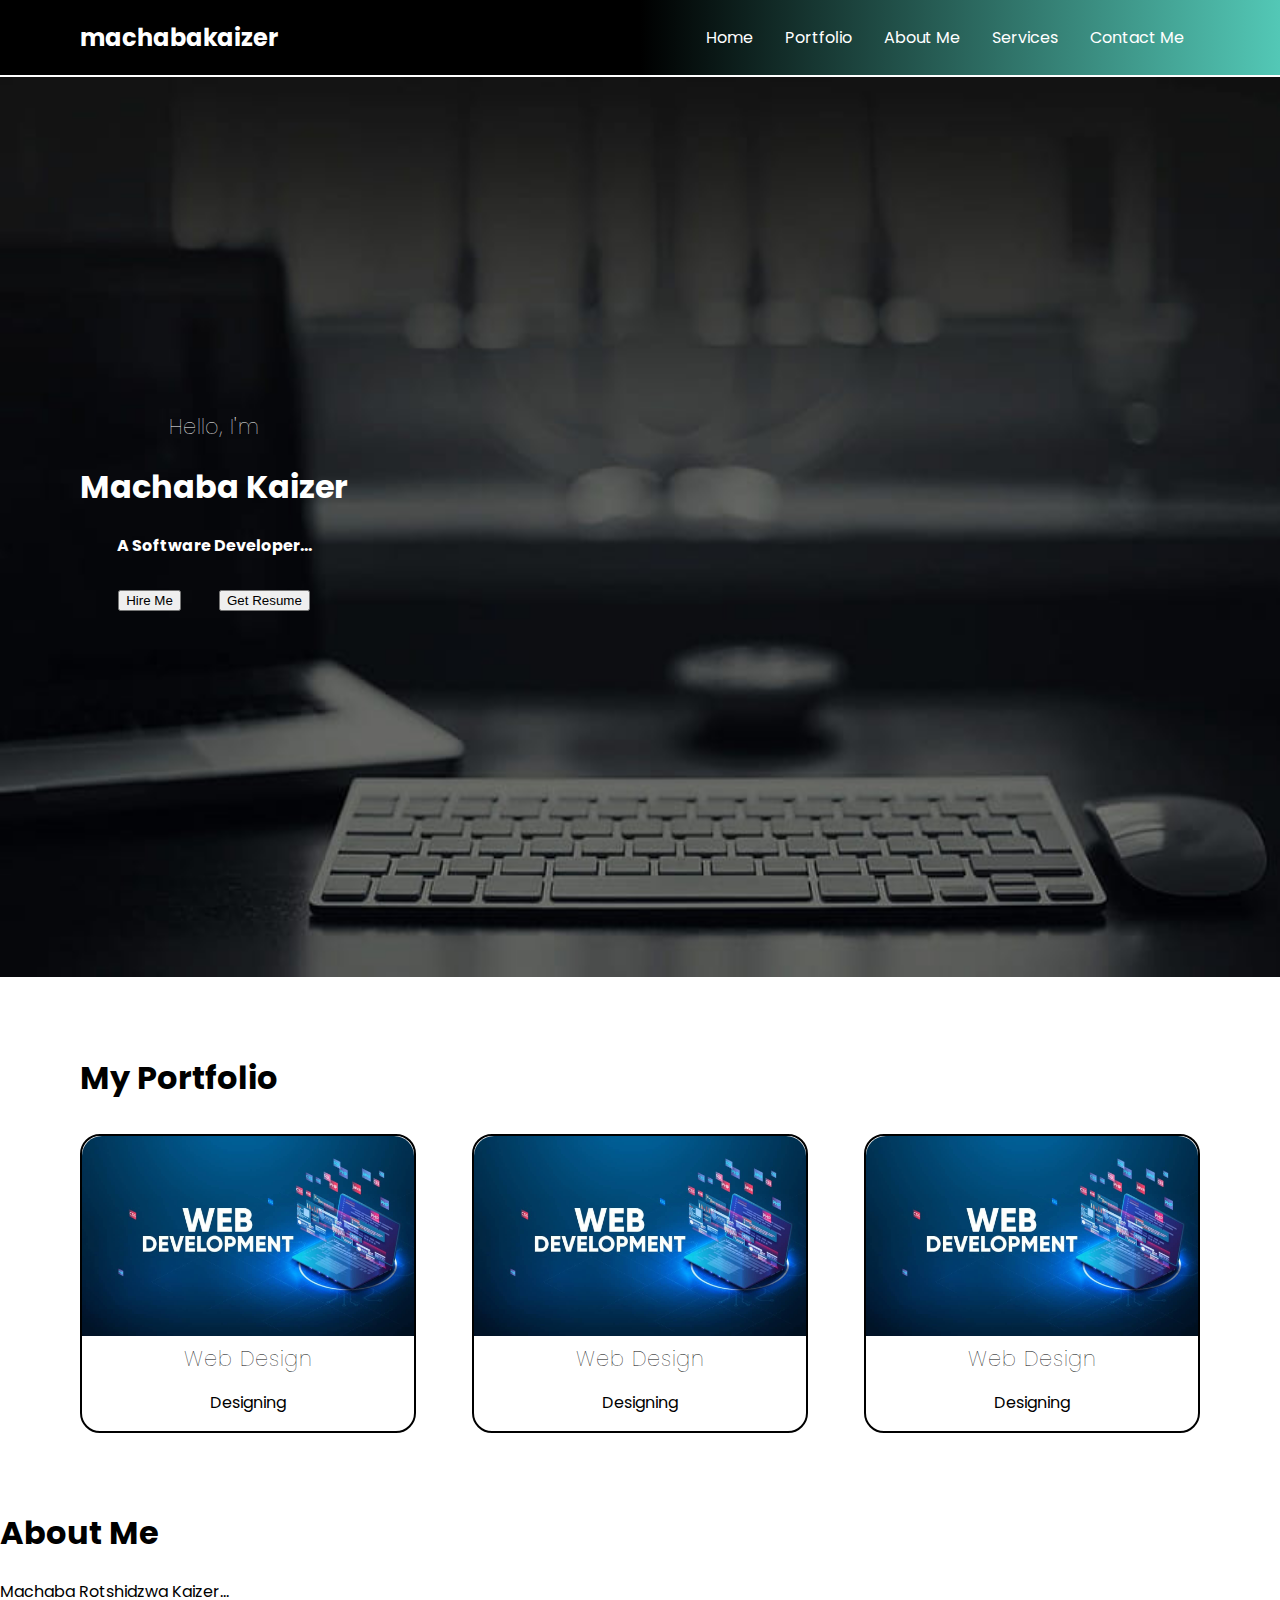
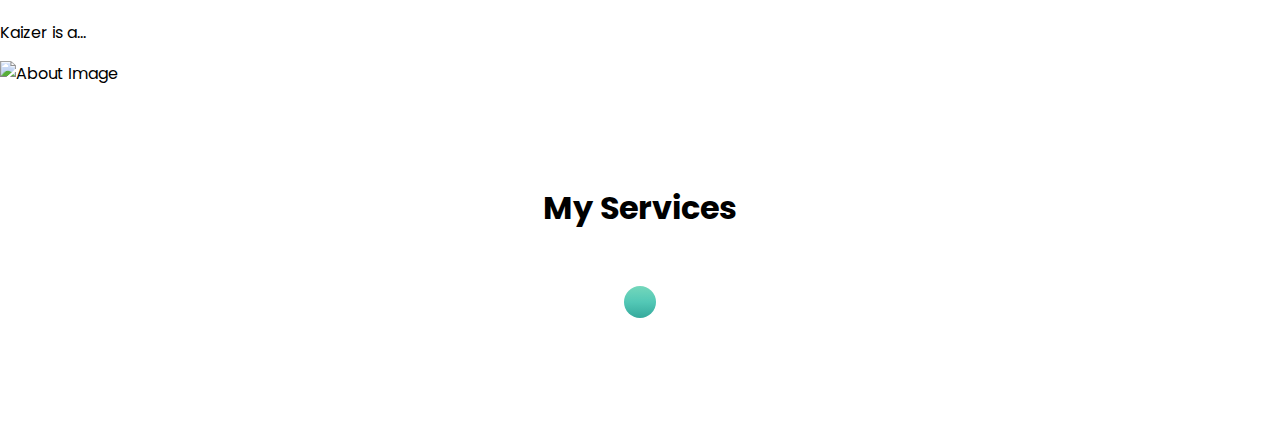
==== index.html @ b8bf37cf "Add files via upload" ====
<!DOCTYPE html>
<html lang="en">
<head>
    <meta charset="UTF-8">
    <meta name="viewport" content="width=device-width, initial-scale=1.0">
    <title>machabakaizer</title>
    <link rel="stylesheet" href="https://cdnjs.cloudflare.com/ajax/libs/font-awesome/6.4.2/css/all.min.css"
        integrity="sha512-z3gLpd7yknf1YoNbCzqRKc4qyor8gaKU1qmn+CShxbuBusANI9QpRohGBreCFkKxLhei6S9CQXFEbbKuqLg0DA=="crossorigin="anonymous" referrerpolicy="no-referrer">
    <link rel="stylesheet" type="text/css" href="css/style.css">
    <link rel="stylesheet" type="text/css" href="css/responsive.css">
</head>
<body>
    <!-- navbar header section -->
	<header class="header">
		<nav class="navbar">
			<div class="logo">
				<h2 class="heading">machabakaizer</h2>
			</div>
			<div class="hamburger" id="hamburger">
				<i class="fas fa-bars hamburger-icon"></i>
				<i class="fas fa-times cross-icon"></i>
			</div>
			<div class="menu">
				<ul class="menu_list">
					<li class="menu_list_items">
						<a class="links" href="#">
							Home
						</a>
					</li>
					<li class="menu_list_items">
						<a class="links" href="#portfolio">
							Portfolio
						</a>
					</li>
					<li class="menu_list_items">
						<a class="links" href="#about">
							About Me
						</a>
					</li>
					<li class="menu_list_items">
						<a class="links" href="#services">
							Services
						</a>
					</li>
					<li class="menu_list_items">
						<a class="links" href="#contact">
							Contact Me
						</a>
					</li>
				</ul>
			</div>
		</nav>
	</header>

	<!-- main hero-->
	<section id="home" class="hero">
		<div class="intro">
			<div class="headings">
				<h3 class="greet_heading">Hello, I'm</h3>
				<h1 class="my_heading">Machaba Kaizer</h1>
				<h4 class="sub_heading">
					A Software Developer...
				</h4>
			</div>
			<div class="intro_buttons">
				<button class="btn common-btn">Hire Me</button>
				<button class="btn ghost-btn">Get Resume</button>
			</div>
		</div>
	</section>

	<section id="portfolio" class="portfolio">
		<div class="portfolio_heading">
			<h1 class="my_heading">My Portfolio</h1>
		</div>
		<div class="portfolio_content">
			<div class="my-row">
				<div class="my-col">
					<div class="my-card port_card">
						<div class="image">
							<img src="images/webdev.jpg" alt="Web Design Image">
						</div>
						<h3 class="greet_heading blue-text">Web Design</h3>
						<p class="small-para blue-text">Designing</p>
					</div>
				</div>
				<div class="my-col">
					<div class="my-card port_card">
						<div class="image">
							<img src="images/webdev.jpg" alt="Web Design Image">
						</div>
						<h3 class="greet_heading blue-text">Web Design</h3>
						<p class="small-para blue-text">Designing</p>
					</div>
				</div>
				<div class="my-col">
					<div class="my-card port_card">
						<div class="image">
							<img src="images/webdev.jpg" alt="Web Design Image">
						</div>
						<h3 class="greet_heading blue-text">Web Design</h3>
						<p class="small-para blue-text">Designing</p>
					</div>
				</div>
			</div>
		</div>
	</section>

	<section id="about" class="about">
		<div class="about_text">
			<h1 class="my_heading">About Me</h1>
			<p class="lead_para">Machaba Rotshidzwa Kaizer...</p>
			<p>Kaizer is a...</p>
		</div>
		<div class="about_image">
			<img src="" alt="About Image">
		</div>
	</section>

	<section id="services" class="services">
		<div class="services_heading">
			<h1 class="my_heading text-center">My Services</h1>
		</div>
		<div class="services-content">
			<div class="my-row">
				<div class="my-col">
					<div class="my-card">
						<div class="icon">
							<i class="fas fa-paint-brush"></i> 
						</div>
					</div>
				</div>
			</div>
		</div>
	</section>
</body>
</html>
---- css/style.css ----
@import url('https://fonts.googleapis.com/css2?family=Poppins&display=swap');
body{
	margin: 0;
	padding: 0;
	box-sizing: border-box;
	font-family: 'Poppins', sans-serif;
}

/* navabar*/
.navbar{
	display: flex;
	align-items: center;
	justify-content: space-between;
	position: fixed;
	top: 0;
	width: 100%;
	background-image: linear-gradient(90deg, #000, #000, #53C8B6);
	background-color: transparent;
}

.logo{
	padding: 0 5rem;
}
.logo .heading{
	color: #fff;
}

.menu{
	padding: 0 5rem;
}

.hamburger{
	display: none;
	color: #fff;
	font-size: 25px;
}
.cross-icon{
	display: none;
}

.menu .menu_list{
	display: flex;
	list-style: none;
}

.menu_list .menu_list_items{
	padding: 0.5rem 1rem;
}

.menu_list_items .links{
	text-decoration: none;
	color: #fff;
}

@media screen and (min-width: 856px) and (max-width: 1024px) {
    .menu_list .menu_list_items {
        padding: 0.5rem 0.3rem;
    }
}

/* main hero*/
.hero{
	background-image: url('../images/img2.jpg');
	background-repeat: no-repeat;
	background-size: 100% 100%;
	width: 100%;
	height: 100vh;
	display: flex;
	align-items: center;
	justify-content: start;
	margin: 4.8rem 0;
}

.hero .intro{
	text-align: center;
	margin: 0 5rem;
	color: #fff;
}

.hero .intro_buttons{
	margin: 2rem 0;
	display: flex;
	align-items: center;
	justify-content: space-evenly;
}

.portfolio{
	margin: 4.8rem 0;
	padding: 0 5rem;
}

.port_card{
	padding: 0 !important;
	background: none !important;
	border: 2px solid #000;
}

.port_card .image{
	width: 100%;
}

.port_card .image img{
	height: 200px;
	width: 100%;
	border-top-right-radius: 20px;
	border-top-left-radius: 20px;
}

/* Services section styles */
.services { 
    display: flex; 
    align-items: center; 
    justify-content: center; 
    flex-direction: column; 
    margin: 4.8rem 0; 
    padding: 0 5rem; 
} 

.my-row { 
    display: flex; 
    align-items: center; 
    justify-content: space-between; 
    margin: 2rem 0; 
} 

.my-row .my-col { 
    text-align: center; 
    width: 30%; 
} 

.my-card { 
    text-align: center; 
    display: flex; 
    flex-direction: column; 
    align-items: center; 
    justify-content: center; 
    border-radius: 20px; 
    background-image: linear-gradient(#74D7BB, #53C8B6, #35A99C); 
    padding: 1rem; 
}

.greet_heading{
	font-size: 1.3rem;
	font-weight: lighter;
	margin: 0;
	letter-spacing: 1px;
}
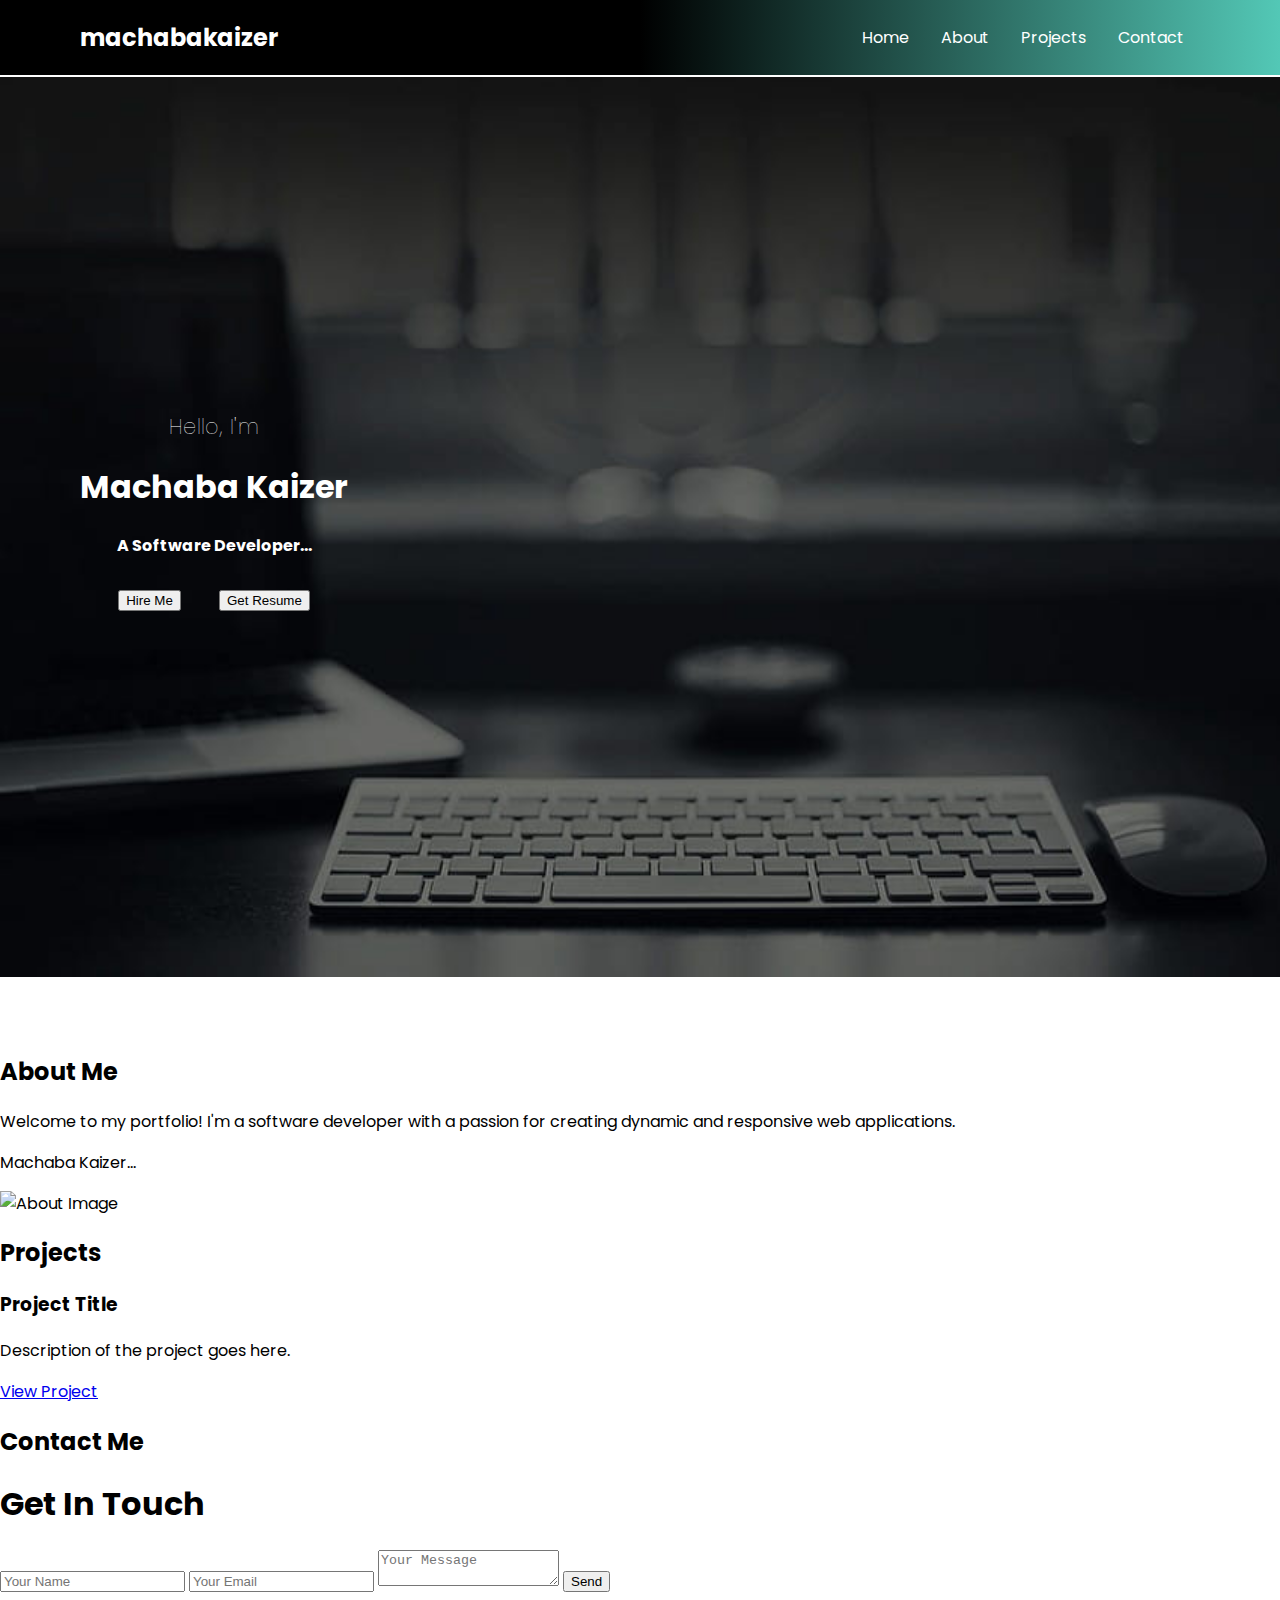
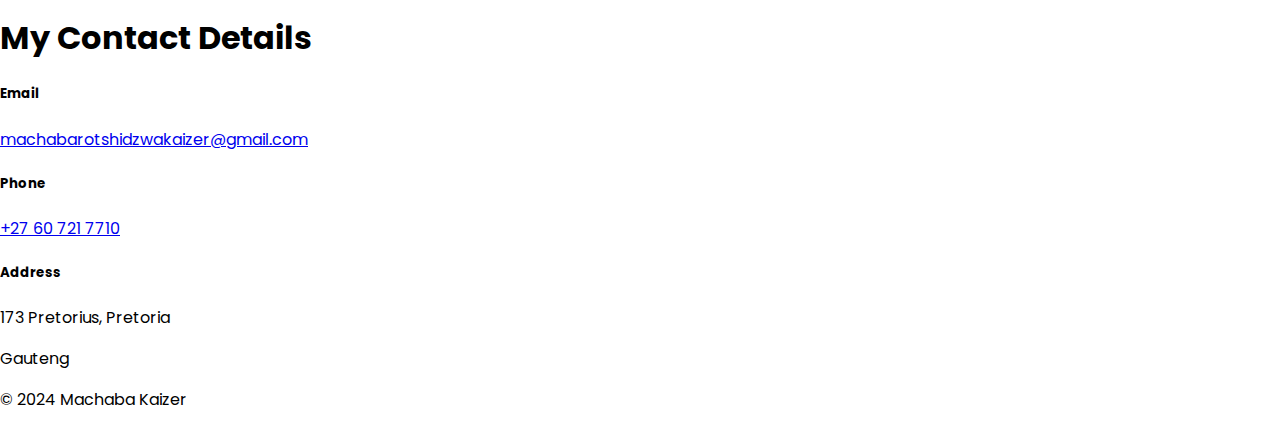
==== commit a22f1d67: "Update index.html" ====
--- a/index.html
+++ b/index.html
@@ -6,132 +6,104 @@
     <title>machabakaizer</title>
     <link rel="stylesheet" href="https://cdnjs.cloudflare.com/ajax/libs/font-awesome/6.4.2/css/all.min.css"
         integrity="sha512-z3gLpd7yknf1YoNbCzqRKc4qyor8gaKU1qmn+CShxbuBusANI9QpRohGBreCFkKxLhei6S9CQXFEbbKuqLg0DA=="crossorigin="anonymous" referrerpolicy="no-referrer">
-    <link rel="stylesheet" type="text/css" href="css/style.css">
-    <link rel="stylesheet" type="text/css" href="css/responsive.css">
+    <link rel="stylesheet" href="css/style.css">
+    <link rel="stylesheet" href="css/responsive.css">
 </head>
 <body>
-    <!-- navbar header section -->
-	<header class="header">
-		<nav class="navbar">
-			<div class="logo">
-				<h2 class="heading">machabakaizer</h2>
-			</div>
-			<div class="hamburger" id="hamburger">
+    <header>
+        <nav class="navbar">
+	    	<div class="logo">
+	    		<h2 class="heading"> machabakaizer</h2>
+	    	</div>
+	    	<div class="hamburger" id="hamburger">
 				<i class="fas fa-bars hamburger-icon"></i>
 				<i class="fas fa-times cross-icon"></i>
 			</div>
-			<div class="menu">
-				<ul class="menu_list">
-					<li class="menu_list_items">
-						<a class="links" href="#">
-							Home
-						</a>
-					</li>
-					<li class="menu_list_items">
-						<a class="links" href="#portfolio">
-							Portfolio
-						</a>
-					</li>
-					<li class="menu_list_items">
-						<a class="links" href="#about">
-							About Me
-						</a>
-					</li>
-					<li class="menu_list_items">
-						<a class="links" href="#services">
-							Services
-						</a>
-					</li>
-					<li class="menu_list_items">
-						<a class="links" href="#contact">
-							Contact Me
-						</a>
-					</li>
-				</ul>
-			</div>
-		</nav>
-	</header>
+	    	<div class="menu">
+	            <ul class="menu_list">
+	            	<li class="menu_list_items"><a href="#home" class="links">Home</a></li>
+	                <li class="menu_list_items"><a href="#about" class="links">About</a></li>
+	                <li class="menu_list_items"><a href="#projects" class="links">Projects</a></li>
+	                <li class="menu_list_items"><a href="#contact" class="links">Contact</a></li>
+	            </ul>  		
+	    	</div>
+        </nav>
+    </header>
 
-	<!-- main hero-->
-	<section id="home" class="hero">
-		<div class="intro">
-			<div class="headings">
-				<h3 class="greet_heading">Hello, I'm</h3>
-				<h1 class="my_heading">Machaba Kaizer</h1>
-				<h4 class="sub_heading">
-					A Software Developer...
-				</h4>
-			</div>
+    <section id="home" class="hero">
+    	<div class="intro">
+    		<div class="headings">
+    			<h3 class="greet_heading">Hello, I'm</h3>
+    			<h1 class="my_heading">Machaba Kaizer</h1>
+    			<h4 class="sub_heading">
+    				A Software Developer...
+    			</h4>
+    		</div>
 			<div class="intro_buttons">
 				<button class="btn common-btn">Hire Me</button>
 				<button class="btn ghost-btn">Get Resume</button>
 			</div>
-		</div>
-	</section>
+    	</div>
+    </section>
+    
+    <section id="about" class="about">
+        <div class="about_text">
+        	<h2>About Me</h2>
+        	<p class="lead_para">Welcome to my portfolio! I'm a software developer with a passion for creating dynamic and responsive web applications.</p>
+        	<p>Machaba Kaizer...</p>
+        </div>
+        <div class="about_image">
+        	<img src="" alt="About Image">
+        </div>
+    </section>
+    
+    <section id="projects">
+        <h2>Projects</h2>
+        <div class="project">
+            <h3>Project Title</h3>
+            <p>Description of the project goes here.</p>
+            <a href="#">View Project</a>
+        </div>
+        <!-- Repeat for more projects -->
+    </section>
+    
+    <section id="contact" class="contact">
+        <h2>Contact Me</h2>
+        <div class="contact_content">
+        	<div class="contact_form">
+        		<h1>Get In Touch</h1>
+		        <form>
+		            <input class="form_controls" type="text" placeholder="Your Name" required>
+		            <input class="form_controls" type="email" placeholder="Your Email" required>
+		            <textarea class="form_controls" placeholder="Your Message" required></textarea>
+		            <button type="submit">Send</button>
+		        </form>
+        	</div>
+        	<div class="contact_details">
+        		<h1>My Contact Details</h1>
+        		<div class="details">
+        			<h5 class="contact_heading">Email</h5>
+					<p class="contact_text"><a href="mailto: machabarotshidzwakaizer@gmail.com">machabarotshidzwakaizer@gmail.com</a></p>
+        		</div>
+				<div class="details">
+					<h5 class="contact_heading">Phone</h5>
+					<p class="contact_text"><a href="tel: +27607217710">+27 60 721 7710</a></p>
+				</div>
+				<div class="details">
+					<h5 class="contact_heading">Address</h5>
+					<p class="contact_text">173 Pretorius, Pretoria</p>
+					<p>Gauteng</p>
+				</div>
+        	</div>
+        </div>
 
-	<section id="portfolio" class="portfolio">
-		<div class="portfolio_heading">
-			<h1 class="my_heading">My Portfolio</h1>
-		</div>
-		<div class="portfolio_content">
-			<div class="my-row">
-				<div class="my-col">
-					<div class="my-card port_card">
-						<div class="image">
-							<img src="images/webdev.jpg" alt="Web Design Image">
-						</div>
-						<h3 class="greet_heading blue-text">Web Design</h3>
-						<p class="small-para blue-text">Designing</p>
-					</div>
-				</div>
-				<div class="my-col">
-					<div class="my-card port_card">
-						<div class="image">
-							<img src="images/webdev.jpg" alt="Web Design Image">
-						</div>
-						<h3 class="greet_heading blue-text">Web Design</h3>
-						<p class="small-para blue-text">Designing</p>
-					</div>
-				</div>
-				<div class="my-col">
-					<div class="my-card port_card">
-						<div class="image">
-							<img src="images/webdev.jpg" alt="Web Design Image">
-						</div>
-						<h3 class="greet_heading blue-text">Web Design</h3>
-						<p class="small-para blue-text">Designing</p>
-					</div>
-				</div>
-			</div>
-		</div>
-	</section>
-
-	<section id="about" class="about">
-		<div class="about_text">
-			<h1 class="my_heading">About Me</h1>
-			<p class="lead_para">Machaba Rotshidzwa Kaizer...</p>
-			<p>Kaizer is a...</p>
-		</div>
-		<div class="about_image">
-			<img src="" alt="About Image">
-		</div>
-	</section>
-
-	<section id="services" class="services">
-		<div class="services_heading">
-			<h1 class="my_heading text-center">My Services</h1>
-		</div>
-		<div class="services-content">
-			<div class="my-row">
-				<div class="my-col">
-					<div class="my-card">
-						<div class="icon">
-							<i class="fas fa-paint-brush"></i> 
-						</div>
-					</div>
-				</div>
-			</div>
-		</div>
-	</section>
+    </section>
+    
+    <footer>
+        <p>&copy; 2024 Machaba Kaizer</p>
+    </footer>
+    <script src="https://cdnjs.cloudflare.com/ajax/libs/font-awesome/6.4.2/js/all.min.js" integrity= "sha512-uKQ39gEGiyUJl4AI6L+ekBdGKpGw4xJ55+xyJG7YFlJokPNYegn9KwQ3P8A7aFQAUtUsAQHep+d/lrGqrbPIDQ==" crossorigin="anonymous" referrerpolicy="no-referrer">
+    </script>
+    <script src="javascript/script.js"></script>
 </body>
-</html>+</html>
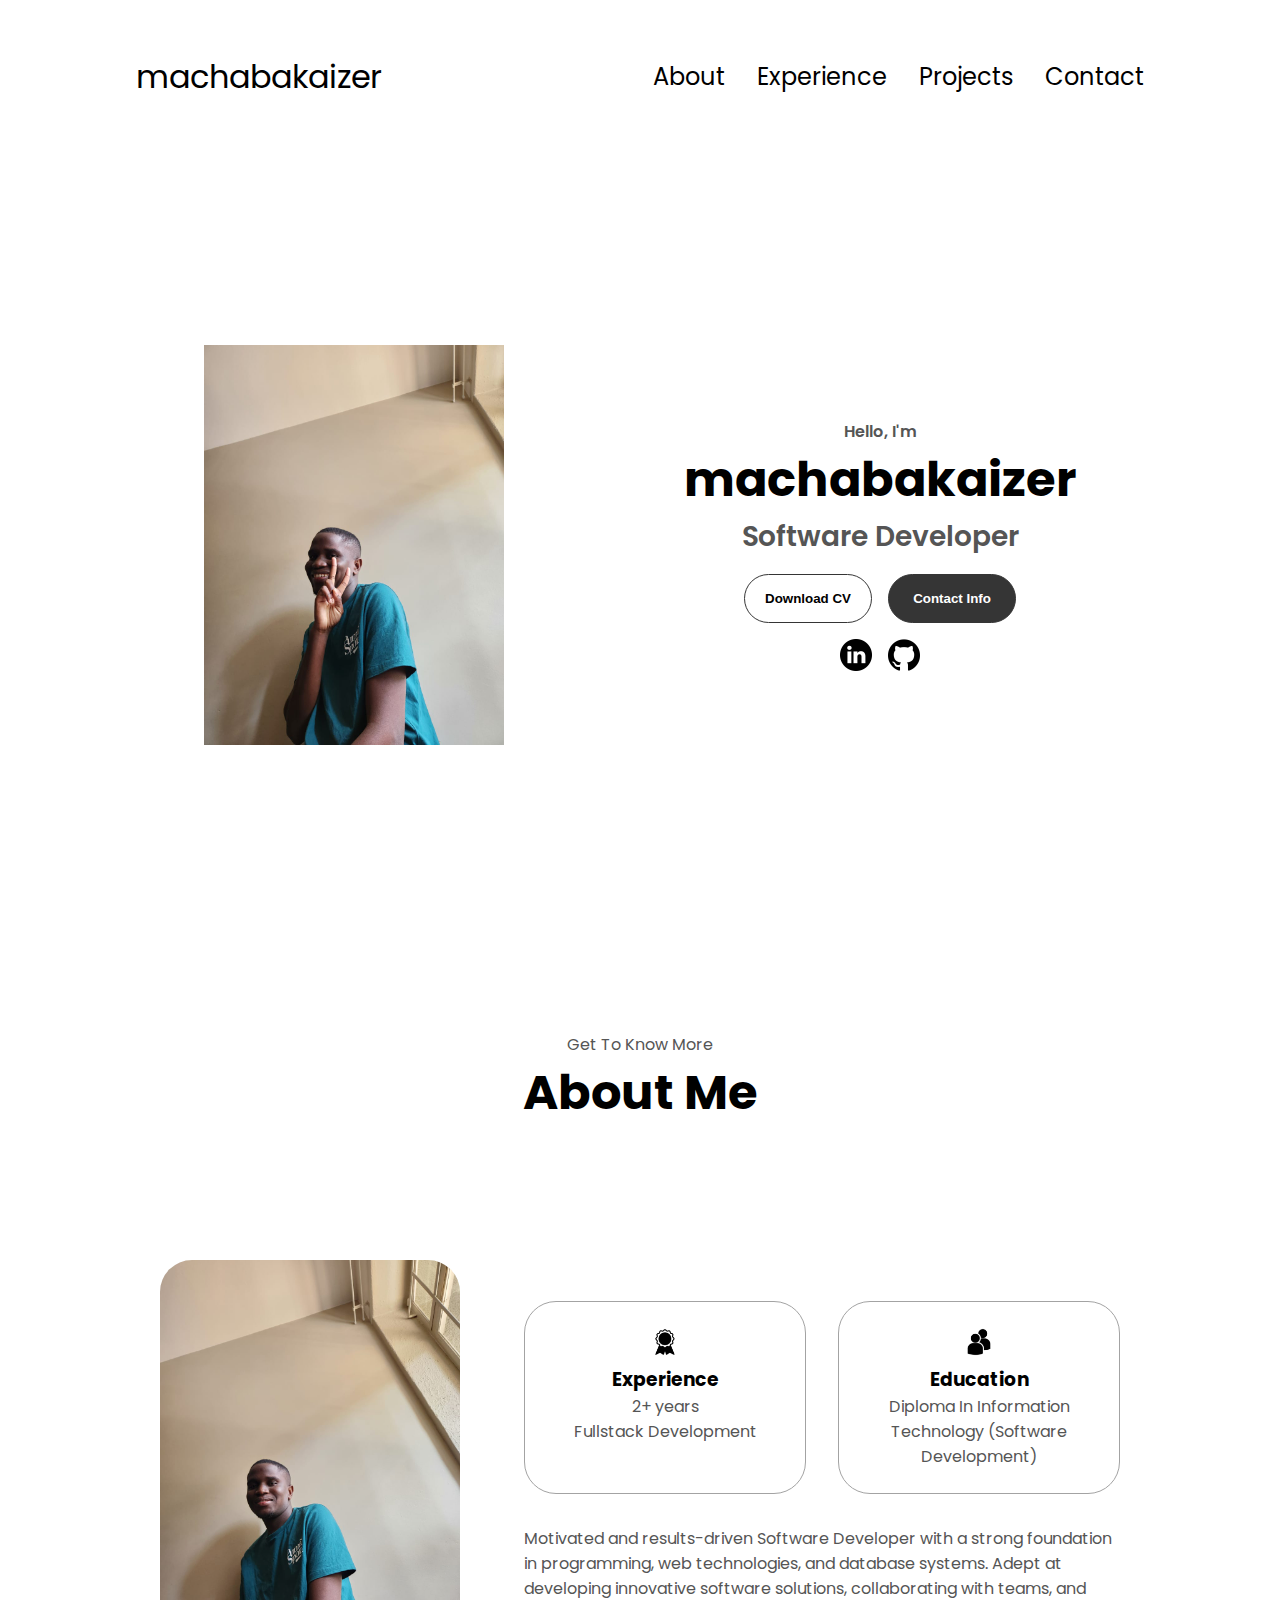
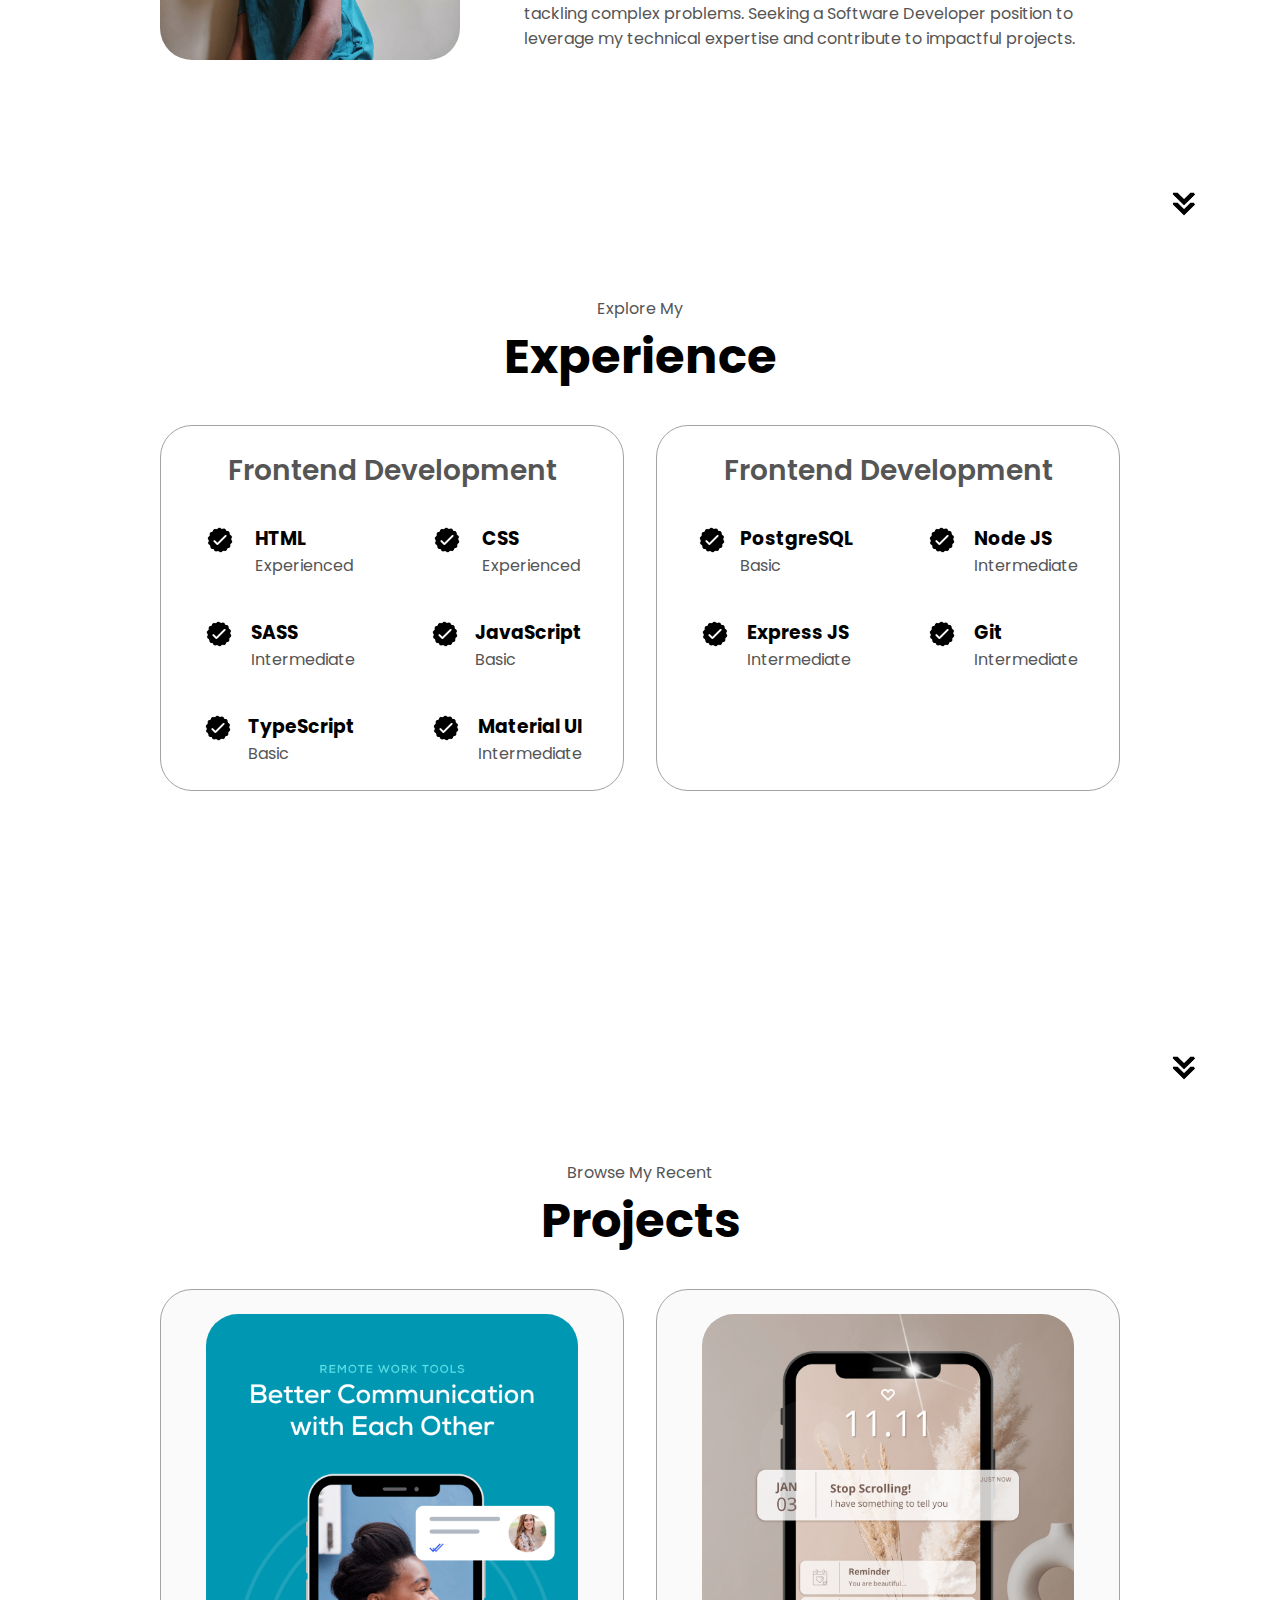
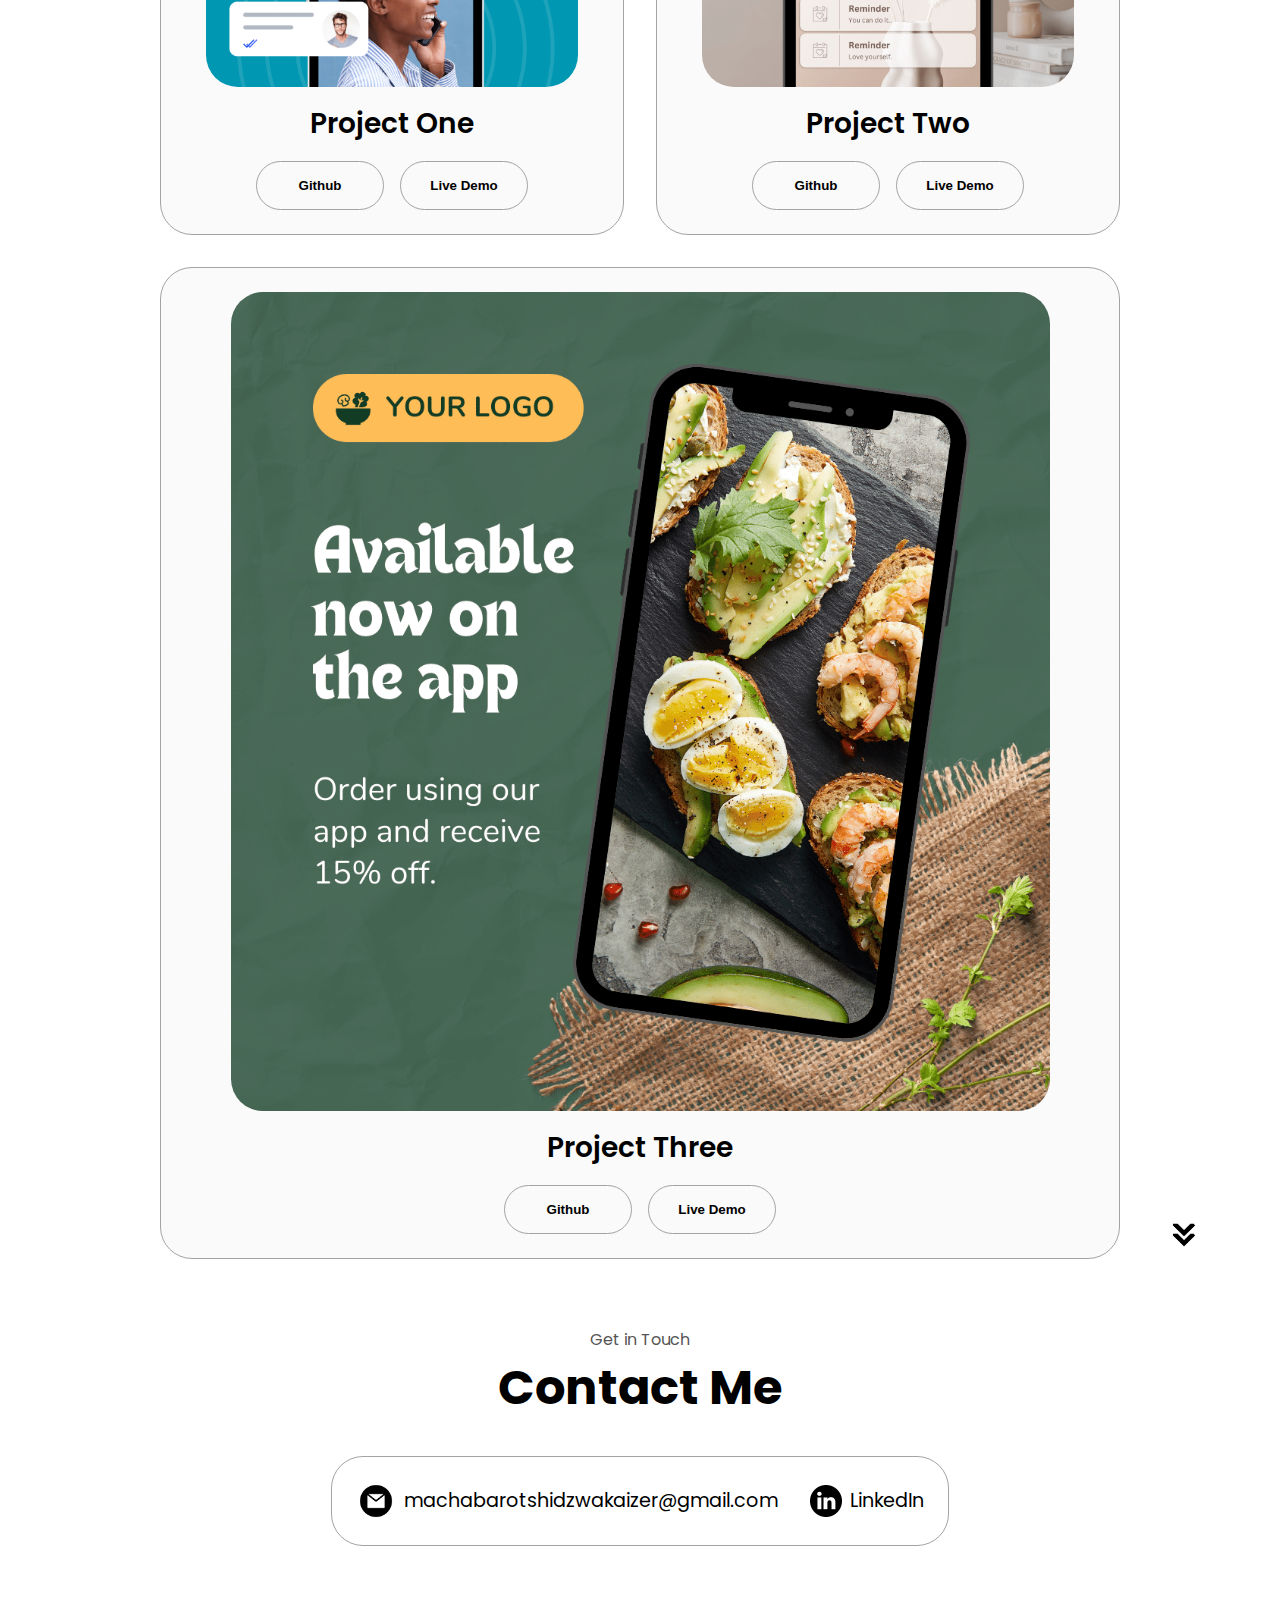
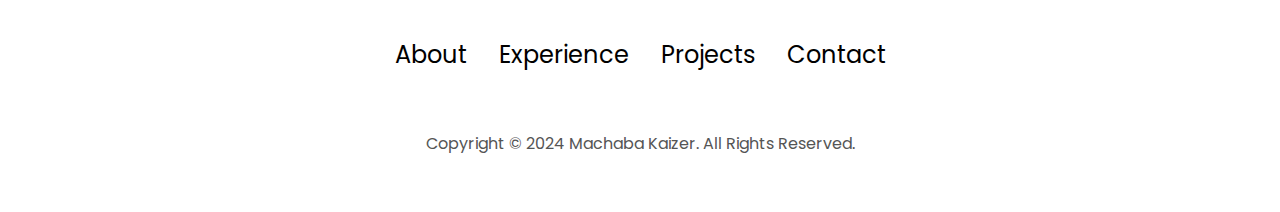
==== commit 650f7e41: "update resume" ====
--- a/index.html
+++ b/index.html
@@ -1,109 +1,380 @@
 <!DOCTYPE html>
 <html lang="en">
-<head>
-    <meta charset="UTF-8">
-    <meta name="viewport" content="width=device-width, initial-scale=1.0">
-    <title>machabakaizer</title>
-    <link rel="stylesheet" href="https://cdnjs.cloudflare.com/ajax/libs/font-awesome/6.4.2/css/all.min.css"
-        integrity="sha512-z3gLpd7yknf1YoNbCzqRKc4qyor8gaKU1qmn+CShxbuBusANI9QpRohGBreCFkKxLhei6S9CQXFEbbKuqLg0DA=="crossorigin="anonymous" referrerpolicy="no-referrer">
-    <link rel="stylesheet" href="css/style.css">
-    <link rel="stylesheet" href="css/responsive.css">
-</head>
-<body>
-    <header>
-        <nav class="navbar">
-	    	<div class="logo">
-	    		<h2 class="heading"> machabakaizer</h2>
-	    	</div>
-	    	<div class="hamburger" id="hamburger">
-				<i class="fas fa-bars hamburger-icon"></i>
-				<i class="fas fa-times cross-icon"></i>
-			</div>
-	    	<div class="menu">
-	            <ul class="menu_list">
-	            	<li class="menu_list_items"><a href="#home" class="links">Home</a></li>
-	                <li class="menu_list_items"><a href="#about" class="links">About</a></li>
-	                <li class="menu_list_items"><a href="#projects" class="links">Projects</a></li>
-	                <li class="menu_list_items"><a href="#contact" class="links">Contact</a></li>
-	            </ul>  		
-	    	</div>
-        </nav>
-    </header>
-
-    <section id="home" class="hero">
-    	<div class="intro">
-    		<div class="headings">
-    			<h3 class="greet_heading">Hello, I'm</h3>
-    			<h1 class="my_heading">Machaba Kaizer</h1>
-    			<h4 class="sub_heading">
-    				A Software Developer...
-    			</h4>
-    		</div>
-			<div class="intro_buttons">
-				<button class="btn common-btn">Hire Me</button>
-				<button class="btn ghost-btn">Get Resume</button>
-			</div>
-    	</div>
-    </section>
-    
-    <section id="about" class="about">
-        <div class="about_text">
-        	<h2>About Me</h2>
-        	<p class="lead_para">Welcome to my portfolio! I'm a software developer with a passion for creating dynamic and responsive web applications.</p>
-        	<p>Machaba Kaizer...</p>
-        </div>
-        <div class="about_image">
-        	<img src="" alt="About Image">
-        </div>
-    </section>
-    
+  <head>
+    <meta charset="UTF-8" />
+    <meta http-equiv="X-UA-Compatible" content="IE=edge" />
+    <meta name="viewport" content="width=device-width, initial-scale=1.0" />
+    <title>Machaba Kaizer</title>
+    <link rel="stylesheet" href="css/style.css" />
+    <link rel="stylesheet" href="javascript/mediaqueries.css" />
+  </head>
+  <body>
+    <nav id="desktop-nav">
+      <div class="logo">machabakaizer</div>
+      <div>
+        <ul class="nav-links">
+          <li><a href="#about">About</a></li>
+          <li><a href="#experience">Experience</a></li>
+          <li><a href="#projects">Projects</a></li>
+          <li><a href="#contact">Contact</a></li>
+        </ul>
+      </div>
+    </nav>
+    <nav id="hamburger-nav">
+      <div class="logo">machabakaizer</div>
+      <div class="hamburger-menu">
+        <div class="hamburger-icon" onclick="toggleMenu()">
+          <span></span>
+          <span></span>
+          <span></span>
+        </div>
+        <div class="menu-links">
+          <li><a href="#about" onclick="toggleMenu()">About</a></li>
+          <li><a href="#experience" onclick="toggleMenu()">Experience</a></li>
+          <li><a href="#projects" onclick="toggleMenu()">Projects</a></li>
+          <li><a href="#contact" onclick="toggleMenu()">Contact</a></li>
+        </div>
+      </div>
+    </nav>
+    <section id="profile">
+      <div class="section__pic-container">
+        <img src="./assets/kaizer.jpeg" alt="Machaba Kaizer profile picture" />
+      </div>
+      <div class="section__text">
+        <p class="section__text__p1">Hello, I'm</p>
+        <h1 class="title">machabakaizer</h1>
+        <p class="section__text__p2">Software Developer</p>
+        <div class="btn-container">
+          <button
+            class="btn btn-color-2"
+            onclick="window.open('./assets/resume.pdf')"
+          >
+            Download CV
+          </button>
+          <button class="btn btn-color-1" onclick="location.href='./#contact'">
+            Contact Info
+          </button>
+        </div>
+        <div id="socials-container">
+          <img
+            src="./assets/linkedin.png"
+            alt="My LinkedIn profile"
+            class="icon"
+            onclick="location.href='https://www.linkedin.com/in/kaizer-machaba-134258160'"
+          />
+          <img
+            src="./assets/github.png"
+            alt="My Github profile"
+            class="icon"
+            onclick="location.href='https://github.com/rk11machaba'"
+          />
+        </div>
+      </div>
+    </section>
+    <section id="about">
+      <p class="section__text__p1">Get To Know More</p>
+      <h1 class="title">About Me</h1>
+      <div class="section-container">
+        <div class="section__pic-container">
+          <img
+            src="./assets/kaizer11.jpeg"
+            alt="Profile picture"
+            class="about-pic"
+          />
+        </div>
+        <div class="about-details-container">
+          <div class="about-containers">
+            <div class="details-container">
+              <img
+                src="./assets/experience.png"
+                alt="Experience icon"
+                class="icon"
+              />
+              <h3>Experience</h3>
+              <p>2+ years <br />Fullstack Development</p>
+            </div>
+            <div class="details-container">
+              <img
+                src="./assets/education.png"
+                alt="Education icon"
+                class="icon"
+              />
+              <h3>Education</h3>
+              <p>Diploma In Information Technology (Software Development)<br /></p>
+            </div>
+          </div>
+          <div class="text-container">
+            <p>
+				Motivated and results-driven Software Developer with a strong foundation in programming, web
+				technologies, and database systems. Adept at developing innovative software solutions, collaborating with
+				teams, and tackling complex problems. Seeking a Software Developer position to leverage my technical
+				expertise and contribute to impactful projects.
+            </p>
+          </div>
+        </div>
+      </div>
+      <img
+        src="./assets/arrow.png"
+        alt="Arrow icon"
+        class="icon arrow"
+        onclick="location.href='./#experience'"
+      />
+    </section>
+    <section id="experience">
+      <p class="section__text__p1">Explore My</p>
+      <h1 class="title">Experience</h1>
+      <div class="experience-details-container">
+        <div class="about-containers">
+          <div class="details-container">
+            <h2 class="experience-sub-title">Frontend Development</h2>
+            <div class="article-container">
+              <article>
+                <img
+                  src="./assets/checkmark.png"
+                  alt="Experience icon"
+                  class="icon"
+                />
+                <div>
+                  <h3>HTML</h3>
+                  <p>Experienced</p>
+                </div>
+              </article>
+              <article>
+                <img
+                  src="./assets/checkmark.png"
+                  alt="Experience icon"
+                  class="icon"
+                />
+                <div>
+                  <h3>CSS</h3>
+                  <p>Experienced</p>
+                </div>
+              </article>
+              <article>
+                <img
+                  src="./assets/checkmark.png"
+                  alt="Experience icon"
+                  class="icon"
+                />
+                <div>
+                  <h3>SASS</h3>
+                  <p>Intermediate</p>
+                </div>
+              </article>
+              <article>
+                <img
+                  src="./assets/checkmark.png"
+                  alt="Experience icon"
+                  class="icon"
+                />
+                <div>
+                  <h3>JavaScript</h3>
+                  <p>Basic</p>
+                </div>
+              </article>
+              <article>
+                <img
+                  src="./assets/checkmark.png"
+                  alt="Experience icon"
+                  class="icon"
+                />
+                <div>
+                  <h3>TypeScript</h3>
+                  <p>Basic</p>
+                </div>
+              </article>
+              <article>
+                <img
+                  src="./assets/checkmark.png"
+                  alt="Experience icon"
+                  class="icon"
+                />
+                <div>
+                  <h3>Material UI</h3>
+                  <p>Intermediate</p>
+                </div>
+              </article>
+            </div>
+          </div>
+          <div class="details-container">
+            <h2 class="experience-sub-title">Frontend Development</h2>
+            <div class="article-container">
+              <article>
+                <img
+                  src="./assets/checkmark.png"
+                  alt="Experience icon"
+                  class="icon"
+                />
+                <div>
+                  <h3>PostgreSQL</h3>
+                  <p>Basic</p>
+                </div>
+              </article>
+              <article>
+                <img
+                  src="./assets/checkmark.png"
+                  alt="Experience icon"
+                  class="icon"
+                />
+                <div>
+                  <h3>Node JS</h3>
+                  <p>Intermediate</p>
+                </div>
+              </article>
+              <article>
+                <img
+                  src="./assets/checkmark.png"
+                  alt="Experience icon"
+                  class="icon"
+                />
+                <div>
+                  <h3>Express JS</h3>
+                  <p>Intermediate</p>
+                </div>
+              </article>
+              <article>
+                <img
+                  src="./assets/checkmark.png"
+                  alt="Experience icon"
+                  class="icon"
+                />
+                <div>
+                  <h3>Git</h3>
+                  <p>Intermediate</p>
+                </div>
+              </article>
+            </div>
+          </div>
+        </div>
+      </div>
+      <img
+        src="./assets/arrow.png"
+        alt="Arrow icon"
+        class="icon arrow"
+        onclick="location.href='./#projects'"
+      />
+    </section>
     <section id="projects">
-        <h2>Projects</h2>
-        <div class="project">
-            <h3>Project Title</h3>
-            <p>Description of the project goes here.</p>
-            <a href="#">View Project</a>
-        </div>
-        <!-- Repeat for more projects -->
-    </section>
-    
-    <section id="contact" class="contact">
-        <h2>Contact Me</h2>
-        <div class="contact_content">
-        	<div class="contact_form">
-        		<h1>Get In Touch</h1>
-		        <form>
-		            <input class="form_controls" type="text" placeholder="Your Name" required>
-		            <input class="form_controls" type="email" placeholder="Your Email" required>
-		            <textarea class="form_controls" placeholder="Your Message" required></textarea>
-		            <button type="submit">Send</button>
-		        </form>
-        	</div>
-        	<div class="contact_details">
-        		<h1>My Contact Details</h1>
-        		<div class="details">
-        			<h5 class="contact_heading">Email</h5>
-					<p class="contact_text"><a href="mailto: machabarotshidzwakaizer@gmail.com">machabarotshidzwakaizer@gmail.com</a></p>
-        		</div>
-				<div class="details">
-					<h5 class="contact_heading">Phone</h5>
-					<p class="contact_text"><a href="tel: +27607217710">+27 60 721 7710</a></p>
-				</div>
-				<div class="details">
-					<h5 class="contact_heading">Address</h5>
-					<p class="contact_text">173 Pretorius, Pretoria</p>
-					<p>Gauteng</p>
-				</div>
-        	</div>
-        </div>
-
-    </section>
-    
+      <p class="section__text__p1">Browse My Recent</p>
+      <h1 class="title">Projects</h1>
+      <div class="experience-details-container">
+        <div class="about-containers">
+          <div class="details-container color-container">
+            <div class="article-container">
+              <img
+                src="./assets/project-1.png"
+                alt="Project 1"
+                class="project-img"
+              />
+            </div>
+            <h2 class="experience-sub-title project-title">Project One</h2>
+            <div class="btn-container">
+              <button
+                class="btn btn-color-2 project-btn"
+                onclick="location.href='https://github.com/'"
+              >
+                Github
+              </button>
+              <button
+                class="btn btn-color-2 project-btn"
+                onclick="location.href='https://github.com/'"
+              >
+                Live Demo
+              </button>
+            </div>
+          </div>
+          <div class="details-container color-container">
+            <div class="article-container">
+              <img
+                src="./assets/project-2.png"
+                alt="Project 2"
+                class="project-img"
+              />
+            </div>
+            <h2 class="experience-sub-title project-title">Project Two</h2>
+            <div class="btn-container">
+              <button
+                class="btn btn-color-2 project-btn"
+                onclick="location.href='https://github.com/'"
+              >
+                Github
+              </button>
+              <button
+                class="btn btn-color-2 project-btn"
+                onclick="location.href='https://github.com/'"
+              >
+                Live Demo
+              </button>
+            </div>
+          </div>
+          <div class="details-container color-container">
+            <div class="article-container">
+              <img
+                src="./assets/project-3.png"
+                alt="Project 3"
+                class="project-img"
+              />
+            </div>
+            <h2 class="experience-sub-title project-title">Project Three</h2>
+            <div class="btn-container">
+              <button
+                class="btn btn-color-2 project-btn"
+                onclick="location.href='https://github.com/'"
+              >
+                Github
+              </button>
+              <button
+                class="btn btn-color-2 project-btn"
+                onclick="location.href='https://github.com/'"
+              >
+                Live Demo
+              </button>
+            </div>
+          </div>
+        </div>
+      </div>
+      <img
+        src="./assets/arrow.png"
+        alt="Arrow icon"
+        class="icon arrow"
+        onclick="location.href='./#contact'"
+      />
+    </section>
+    <section id="contact">
+      <p class="section__text__p1">Get in Touch</p>
+      <h1 class="title">Contact Me</h1>
+      <div class="contact-info-upper-container">
+        <div class="contact-info-container">
+          <img
+            src="./assets/email.png"
+            alt="Email icon"
+            class="icon contact-icon email-icon"
+          />
+          <p><a href="mailto:machabarotshidzwakaizer@gmail.com">machabarotshidzwakaizer@gmail.com</a></p>
+        </div>
+        <div class="contact-info-container">
+          <img
+            src="./assets/linkedin.png"
+            alt="LinkedIn icon"
+            class="icon contact-icon"
+          />
+          <p><a href="https://www.linkedin.com/in/kaizer-machaba-134258160">LinkedIn</a></p>
+        </div>
+      </div>
+    </section>
     <footer>
-        <p>&copy; 2024 Machaba Kaizer</p>
+      <nav>
+        <div class="nav-links-container">
+          <ul class="nav-links">
+            <li><a href="#about">About</a></li>
+            <li><a href="#experience">Experience</a></li>
+            <li><a href="#projects">Projects</a></li>
+            <li><a href="#contact">Contact</a></li>
+          </ul>
+        </div>
+      </nav>
+      <p>Copyright &#169; 2024 Machaba Kaizer. All Rights Reserved.</p>
     </footer>
-    <script src="https://cdnjs.cloudflare.com/ajax/libs/font-awesome/6.4.2/js/all.min.js" integrity= "sha512-uKQ39gEGiyUJl4AI6L+ekBdGKpGw4xJ55+xyJG7YFlJokPNYegn9KwQ3P8A7aFQAUtUsAQHep+d/lrGqrbPIDQ==" crossorigin="anonymous" referrerpolicy="no-referrer">
-    </script>
     <script src="javascript/script.js"></script>
-</body>
+  </body>
 </html>
--- a/css/style.css
+++ b/css/style.css
@@ -1,147 +1,432 @@
-@import url('https://fonts.googleapis.com/css2?family=Poppins&display=swap');
-body{
-	margin: 0;
-	padding: 0;
-	box-sizing: border-box;
-	font-family: 'Poppins', sans-serif;
-}
-
-/* navabar*/
-.navbar{
-	display: flex;
-	align-items: center;
-	justify-content: space-between;
-	position: fixed;
-	top: 0;
-	width: 100%;
-	background-image: linear-gradient(90deg, #000, #000, #53C8B6);
-	background-color: transparent;
-}
-
-.logo{
-	padding: 0 5rem;
-}
-.logo .heading{
-	color: #fff;
-}
-
-.menu{
-	padding: 0 5rem;
-}
-
-.hamburger{
-	display: none;
-	color: #fff;
-	font-size: 25px;
-}
-.cross-icon{
-	display: none;
-}
-
-.menu .menu_list{
-	display: flex;
-	list-style: none;
-}
-
-.menu_list .menu_list_items{
-	padding: 0.5rem 1rem;
-}
-
-.menu_list_items .links{
-	text-decoration: none;
-	color: #fff;
-}
-
-@media screen and (min-width: 856px) and (max-width: 1024px) {
-    .menu_list .menu_list_items {
-        padding: 0.5rem 0.3rem;
-    }
-}
-
-/* main hero*/
-.hero{
-	background-image: url('../images/img2.jpg');
-	background-repeat: no-repeat;
-	background-size: 100% 100%;
-	width: 100%;
-	height: 100vh;
-	display: flex;
-	align-items: center;
-	justify-content: start;
-	margin: 4.8rem 0;
-}
-
-.hero .intro{
-	text-align: center;
-	margin: 0 5rem;
-	color: #fff;
-}
-
-.hero .intro_buttons{
-	margin: 2rem 0;
-	display: flex;
-	align-items: center;
-	justify-content: space-evenly;
-}
-
-.portfolio{
-	margin: 4.8rem 0;
-	padding: 0 5rem;
-}
-
-.port_card{
-	padding: 0 !important;
-	background: none !important;
-	border: 2px solid #000;
-}
-
-.port_card .image{
-	width: 100%;
-}
-
-.port_card .image img{
-	height: 200px;
-	width: 100%;
-	border-top-right-radius: 20px;
-	border-top-left-radius: 20px;
-}
-
-/* Services section styles */
-.services { 
-    display: flex; 
-    align-items: center; 
-    justify-content: center; 
-    flex-direction: column; 
-    margin: 4.8rem 0; 
-    padding: 0 5rem; 
-} 
-
-.my-row { 
-    display: flex; 
-    align-items: center; 
-    justify-content: space-between; 
-    margin: 2rem 0; 
-} 
-
-.my-row .my-col { 
-    text-align: center; 
-    width: 30%; 
-} 
-
-.my-card { 
-    text-align: center; 
-    display: flex; 
-    flex-direction: column; 
-    align-items: center; 
-    justify-content: center; 
-    border-radius: 20px; 
-    background-image: linear-gradient(#74D7BB, #53C8B6, #35A99C); 
-    padding: 1rem; 
-}
-
-.greet_heading{
-	font-size: 1.3rem;
-	font-weight: lighter;
-	margin: 0;
-	letter-spacing: 1px;
-}
+/* GENERAL */
+
+@import url("https://fonts.googleapis.com/css2?family=Poppins:wght@300;400;500;600&display=swap");
+
+* {
+  margin: 0;
+  padding: 0;
+}
+
+body {
+  font-family: "Poppins", sans-serif;
+}
+
+html {
+  scroll-behavior: smooth;
+}
+
+p {
+  color: rgb(85, 85, 85);
+}
+
+/* TRANSITION */
+
+a,
+.btn {
+  transition: all 300ms ease;
+}
+
+/* DESKTOP NAV */
+
+nav,
+.nav-links {
+  display: flex;
+}
+
+nav {
+  justify-content: space-around;
+  align-items: center;
+  height: 17vh;
+}
+
+.nav-links {
+  gap: 2rem;
+  list-style: none;
+  font-size: 1.5rem;
+}
+
+a {
+  color: black;
+  text-decoration: none;
+  text-decoration-color: white;
+}
+
+a:hover {
+  color: grey;
+  text-decoration: underline;
+  text-underline-offset: 1rem;
+  text-decoration-color: rgb(181, 181, 181);
+}
+
+.logo {
+  font-size: 2rem;
+}
+
+.logo:hover {
+  cursor: default;
+}
+
+/* HAMBURGER MENU */
+
+#hamburger-nav {
+  display: none;
+}
+
+.hamburger-menu {
+  position: relative;
+  display: inline-block;
+}
+
+.hamburger-icon {
+  display: flex;
+  flex-direction: column;
+  justify-content: space-between;
+  height: 24px;
+  width: 30px;
+  cursor: pointer;
+}
+
+.hamburger-icon span {
+  width: 100%;
+  height: 2px;
+  background-color: black;
+  transition: all 0.3 ease-in-out;
+}
+
+.menu-links {
+  position: absolute;
+  top: 100%;
+  right: 0;
+  background-color: white;
+  width: fit-content;
+  max-height: 0;
+  overflow: hidden;
+  transition: all 0.3 ease-in-out;
+}
+
+.menu-links a {
+  display: block;
+  padding: 10px;
+  text-align: center;
+  font-size: 1.5rem;
+  color: black;
+  text-decoration: none;
+  transition: all 0.3 ease-in-out;
+}
+
+.menu-links li {
+  list-style: none;
+}
+
+.menu-links.open {
+  max-height: 300px;
+}
+
+.hamburger-icon.open span:first-child {
+  transform: rotate(45deg) translate(10px, 5px);
+}
+
+.hamburger-icon.open span:nth-child(2) {
+  opacity: 0;
+}
+
+.hamburger-icon.open span:last-child {
+  transform: rotate(-45deg) translate(10px, -5px);
+}
+
+.hamburger-icon span:first-child {
+  transform: none;
+}
+
+.hamburger-icon span:first-child {
+  opacity: 1;
+}
+
+.hamburger-icon span:first-child {
+  transform: none;
+}
+
+/* SECTIONS */
+
+section {
+  padding-top: 4vh;
+  height: 96vh;
+  margin: 0 10rem;
+  box-sizing: border-box;
+  min-height: fit-content;
+}
+
+.section-container {
+  display: flex;
+}
+
+/* PROFILE SECTION */
+
+#profile {
+  display: flex;
+  justify-content: center;
+  gap: 5rem;
+  height: 80vh;
+}
+
+.section__pic-container {
+  display: flex;
+  height: 400px;
+  width: 400px;
+  margin: auto 0;
+}
+
+.section__text {
+  align-self: center;
+  text-align: center;
+}
+
+.section__text p {
+  font-weight: 600;
+}
+
+.section__text__p1 {
+  text-align: center;
+}
+
+.section__text__p2 {
+  font-size: 1.75rem;
+  margin-bottom: 1rem;
+}
+
+.title {
+  font-size: 3rem;
+  text-align: center;
+}
+
+#socials-container {
+  display: flex;
+  justify-content: center;
+  margin-top: 1rem;
+  gap: 1rem;
+}
+
+/* ICONS */
+
+.icon {
+  cursor: pointer;
+  height: 2rem;
+}
+
+/* BUTTONS */
+
+.btn-container {
+  display: flex;
+  justify-content: center;
+  gap: 1rem;
+}
+
+.btn {
+  font-weight: 600;
+  transition: all 300ms ease;
+  padding: 1rem;
+  width: 8rem;
+  border-radius: 2rem;
+}
+
+.btn-color-1,
+.btn-color-2 {
+  border: rgb(53, 53, 53) 0.1rem solid;
+}
+
+.btn-color-1:hover,
+.btn-color-2:hover {
+  cursor: pointer;
+}
+
+.btn-color-1,
+.btn-color-2:hover {
+  background: rgb(53, 53, 53);
+  color: white;
+}
+
+.btn-color-1:hover {
+  background: rgb(0, 0, 0);
+}
+
+.btn-color-2 {
+  background: none;
+}
+
+.btn-color-2:hover {
+  border: rgb(255, 255, 255) 0.1rem solid;
+}
+
+.btn-container {
+  gap: 1rem;
+}
+
+/* ABOUT SECTION */
+
+#about {
+  position: relative;
+}
+
+.about-containers {
+  gap: 2rem;
+  margin-bottom: 2rem;
+  margin-top: 2rem;
+}
+
+.about-details-container {
+  justify-content: center;
+  flex-direction: column;
+}
+
+.about-containers,
+.about-details-container {
+  display: flex;
+}
+
+.about-pic {
+  border-radius: 2rem;
+}
+
+.arrow {
+  position: absolute;
+  right: -5rem;
+  bottom: 2.5rem;
+}
+
+.details-container {
+  padding: 1.5rem;
+  flex: 1;
+  background: white;
+  border-radius: 2rem;
+  border: rgb(53, 53, 53) 0.1rem solid;
+  border-color: rgb(163, 163, 163);
+  text-align: center;
+}
+
+.section-container {
+  gap: 4rem;
+  height: 80%;
+}
+
+.section__pic-container {
+  height: 400px;
+  width: 400px;
+  margin: auto 0;
+}
+
+/* EXPERIENCE SECTION */
+
+#experience {
+  position: relative;
+}
+
+.experience-sub-title {
+  color: rgb(85, 85, 85);
+  font-weight: 600;
+  font-size: 1.75rem;
+  margin-bottom: 2rem;
+}
+
+.experience-details-container {
+  display: flex;
+  justify-content: center;
+  flex-direction: column;
+}
+
+.article-container {
+  display: flex;
+  text-align: initial;
+  flex-wrap: wrap;
+  flex-direction: row;
+  gap: 2.5rem;
+  justify-content: space-around;
+}
+
+article {
+  display: flex;
+  width: 10rem;
+  justify-content: space-around;
+  gap: 0.5rem;
+}
+
+article .icon {
+  cursor: default;
+}
+
+/* PROJECTS SECTION */
+
+#projects {
+  position: relative;
+}
+
+.color-container {
+  border-color: rgb(163, 163, 163);
+  background: rgb(250, 250, 250);
+}
+
+.project-img {
+  border-radius: 2rem;
+  width: 90%;
+  height: 90%;
+}
+
+.project-title {
+  margin: 1rem;
+  color: black;
+}
+
+.project-btn {
+  color: black;
+  border-color: rgb(163, 163, 163);
+}
+
+/* CONTACT */
+
+#contact {
+  display: flex;
+  justify-content: center;
+  flex-direction: column;
+  height: 70vh;
+}
+
+.contact-info-upper-container {
+  display: flex;
+  justify-content: center;
+  border-radius: 2rem;
+  border: rgb(53, 53, 53) 0.1rem solid;
+  border-color: rgb(163, 163, 163);
+  background: (250, 250, 250);
+  margin: 2rem auto;
+  padding: 0.5rem;
+}
+
+.contact-info-container {
+  display: flex;
+  align-items: center;
+  justify-content: center;
+  gap: 0.5rem;
+  margin: 1rem;
+}
+
+.contact-info-container p {
+  font-size: larger;
+}
+
+.contact-icon {
+  cursor: default;
+}
+
+.email-icon {
+  height: 2.5rem;
+}
+
+/* FOOTER SECTION */
+
+footer {
+  height: 26vh;
+  margin: 0 1rem;
+}
+
+footer p {
+  text-align: center;
+}
--- a/javascript/mediaqueries.css
+++ b/javascript/mediaqueries.css
@@ -0,0 +1,103 @@
+@media screen and (max-width: 1400px) {
+  #profile {
+    height: 83vh;
+    margin-bottom: 6rem;
+  }
+  .about-containers {
+    flex-wrap: wrap;
+  }
+  #contact,
+  #projects {
+    height: fit-content;
+  }
+}
+
+@media screen and (max-width: 1200px) {
+  #desktop-nav {
+    display: none;
+  }
+  #hamburger-nav {
+    display: flex;
+  }
+  #experience,
+  .experience-details-container {
+    margin-top: 2rem;
+  }
+  #profile,
+  .section-container {
+    display: block;
+  }
+  .arrow {
+    display: none;
+  }
+  section,
+  .section-container {
+    height: fit-content;
+  }
+  section {
+    margin: 0 5%;
+  }
+  .section__pic-container {
+    width: 275px;
+    height: 275px;
+    margin: 0 auto 2rem;
+  }
+  .about-containers {
+    margin-top: 0;
+  }
+}
+
+@media screen and (max-width: 600px) {
+  #contact,
+  footer {
+    height: 40vh;
+  }
+  #profile {
+    height: 83vh;
+    margin-bottom: 0;
+  }
+  article {
+    font-size: 1rem;
+  }
+  footer nav {
+    height: fit-content;
+    margin-bottom: 2rem;
+  }
+  .about-containers,
+  .contact-info-upper-container,
+  .btn-container {
+    flex-wrap: wrap;
+  }
+  .contact-info-container {
+    margin: 0;
+  }
+  .contact-info-container p,
+  .nav-links li a {
+    font-size: 1rem;
+  }
+  .experience-sub-title {
+    font-size: 1.25rem;
+  }
+  .logo {
+    font-size: 1.5rem;
+  }
+  .nav-links {
+    flex-direction: column;
+    gap: 0.5rem;
+    text-align: center;
+  }
+  .section__pic-container {
+    width: auto;
+    height: 46vw;
+    justify-content: center;
+  }
+  .section__text__p2 {
+    font-size: 1.25rem;
+  }
+  .title {
+    font-size: 2rem;
+  }
+  .text-container {
+    text-align: justify;
+  }
+}
